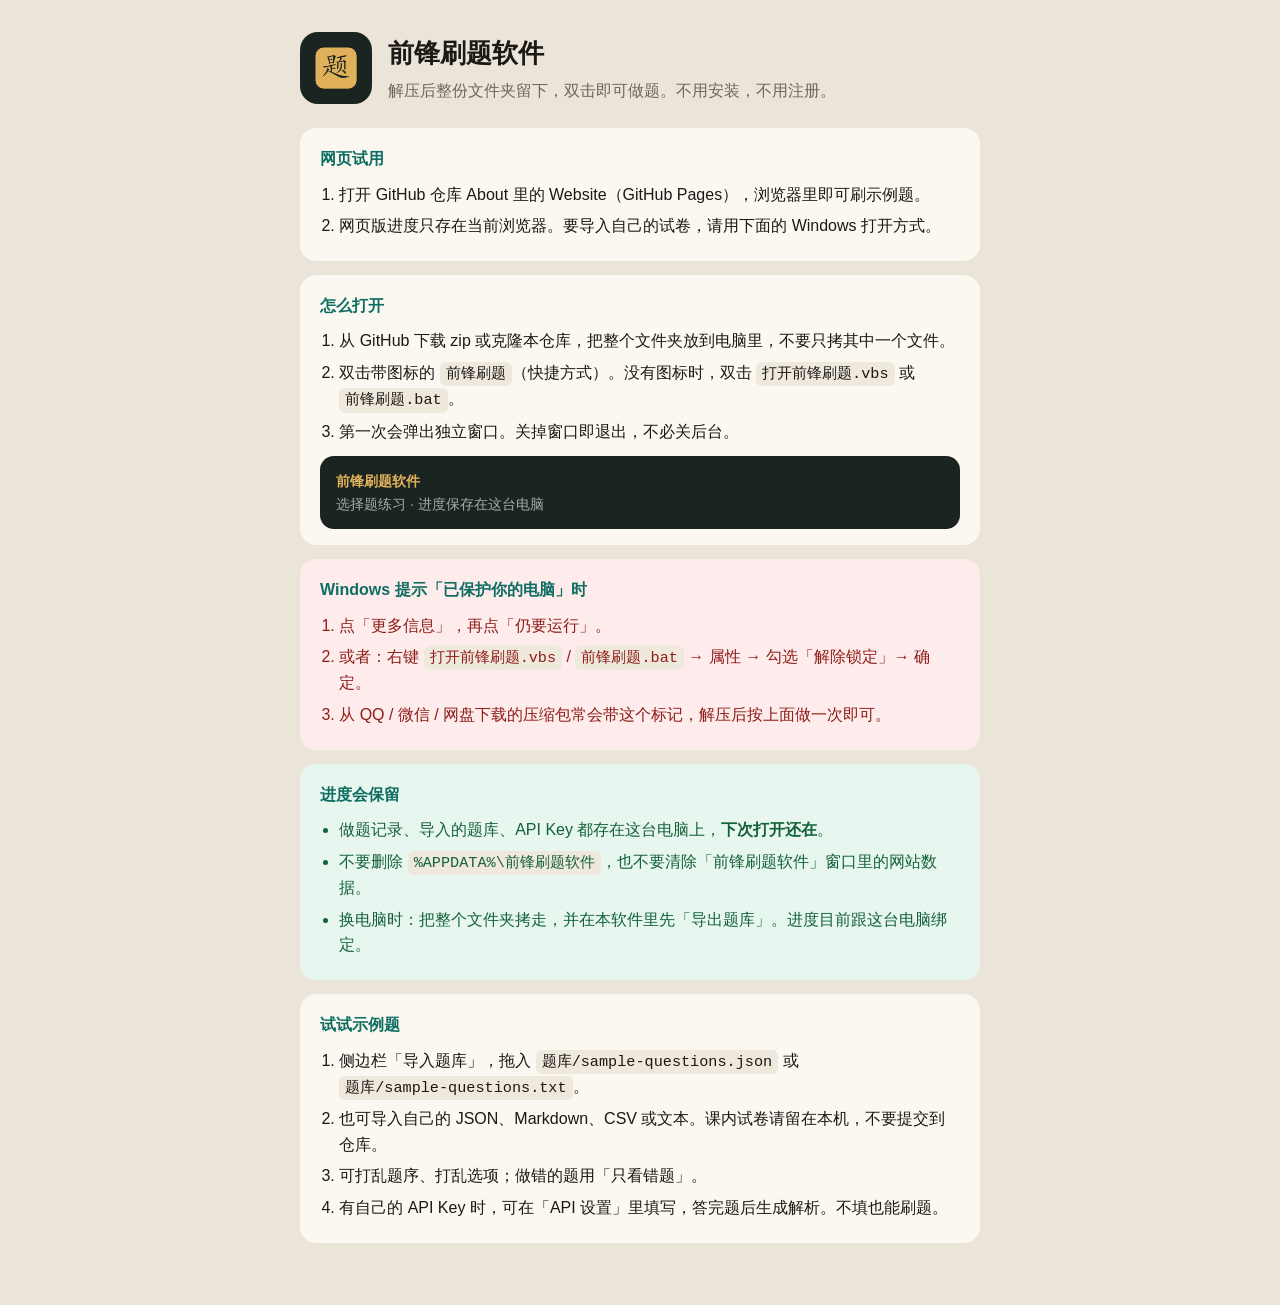
==== 怎么用.html @ 5b3e0f49 "Publish Qianfeng Shuati as a portable Windows quiz app. Ship the unzip-and-run trainer with README s" ====
<!DOCTYPE html>
<html lang="zh-CN">
<head>
  <meta charset="UTF-8" />
  <meta name="viewport" content="width=device-width, initial-scale=1" />
  <title>怎么用 · 前锋刷题软件</title>
  <link rel="icon" href="前锋刷题.ico" />
  <style>
    * { box-sizing: border-box; }
    body {
      margin: 0;
      font-family: "Segoe UI", "PingFang SC", "Microsoft YaHei", sans-serif;
      background: #ebe4d8;
      color: #1c1915;
      line-height: 1.6;
    }
    .wrap {
      max-width: 720px;
      margin: 0 auto;
      padding: 32px 20px 48px;
    }
    header {
      display: flex;
      gap: 16px;
      align-items: center;
      margin-bottom: 24px;
    }
    header img {
      width: 72px;
      height: 72px;
      border-radius: 18px;
      background: #1a2420;
    }
    h1 { margin: 0; font-size: 1.6rem; }
    header p { margin: 4px 0 0; color: #6f675c; }
    section {
      background: #fbf7f1;
      border-radius: 16px;
      padding: 18px 20px 16px;
      margin-bottom: 14px;
    }
    h2 {
      margin: 0 0 10px;
      font-size: 1rem;
      color: #0f6e62;
    }
    ol, ul { margin: 0; padding-left: 1.2em; }
    li { margin: 6px 0; }
    kbd, .file {
      display: inline-block;
      background: #efe8dc;
      border-radius: 6px;
      padding: 0 6px;
      font-family: Consolas, "Courier New", monospace;
      font-size: 0.95em;
    }
    .warn {
      background: #fdeceb;
      color: #8f1d18;
    }
    .ok {
      background: #e7f6ee;
      color: #146239;
    }
    .shot {
      margin-top: 12px;
      background: #1a2420;
      color: #f4efe6;
      border-radius: 14px;
      padding: 14px 16px;
      font-size: 14px;
    }
    .shot strong { color: #e0b15a; }
    .shot span { color: rgba(255,255,255,.62); }
  </style>
</head>
<body>
  <div class="wrap">
    <header>
      <img src="前锋刷题.ico" alt="前锋刷题软件" />
      <div>
        <h1>前锋刷题软件</h1>
        <p>解压后整份文件夹留下，双击即可做题。不用安装，不用注册。</p>
      </div>
    </header>

    <section>
      <h2>网页试用</h2>
      <ol>
        <li>打开 GitHub 仓库 About 里的 Website（GitHub Pages），浏览器里即可刷示例题。</li>
        <li>网页版进度只存在当前浏览器。要导入自己的试卷，请用下面的 Windows 打开方式。</li>
      </ol>
    </section>

    <section>
      <h2>怎么打开</h2>
      <ol>
        <li>从 GitHub 下载 zip 或克隆本仓库，把整个文件夹放到电脑里，不要只拷其中一个文件。</li>
        <li>双击带图标的 <span class="file">前锋刷题</span>（快捷方式）。没有图标时，双击 <span class="file">打开前锋刷题.vbs</span> 或 <span class="file">前锋刷题.bat</span>。</li>
        <li>第一次会弹出独立窗口。关掉窗口即退出，不必关后台。</li>
      </ol>
      <div class="shot">
        <strong>前锋刷题软件</strong><br />
        <span>选择题练习 · 进度保存在这台电脑</span>
      </div>
    </section>

    <section class="warn">
      <h2>Windows 提示「已保护你的电脑」时</h2>
      <ol>
        <li>点「更多信息」，再点「仍要运行」。</li>
        <li>或者：右键 <span class="file">打开前锋刷题.vbs</span> / <span class="file">前锋刷题.bat</span> → 属性 → 勾选「解除锁定」→ 确定。</li>
        <li>从 QQ / 微信 / 网盘下载的压缩包常会带这个标记，解压后按上面做一次即可。</li>
      </ol>
    </section>

    <section class="ok">
      <h2>进度会保留</h2>
      <ul>
        <li>做题记录、导入的题库、API Key 都存在这台电脑上，<strong>下次打开还在</strong>。</li>
        <li>不要删除 <span class="file">%APPDATA%\前锋刷题软件</span>，也不要清除「前锋刷题软件」窗口里的网站数据。</li>
        <li>换电脑时：把整个文件夹拷走，并在本软件里先「导出题库」。进度目前跟这台电脑绑定。</li>
      </ul>
    </section>

    <section>
      <h2>试试示例题</h2>
      <ol>
        <li>侧边栏「导入题库」，拖入 <span class="file">题库/sample-questions.json</span> 或 <span class="file">题库/sample-questions.txt</span>。</li>
        <li>也可导入自己的 JSON、Markdown、CSV 或文本。课内试卷请留在本机，不要提交到仓库。</li>
        <li>可打乱题序、打乱选项；做错的题用「只看错题」。</li>
        <li>有自己的 API Key 时，可在「API 设置」里填写，答完题后生成解析。不填也能刷题。</li>
      </ol>
    </section>
  </div>
</body>
</html>
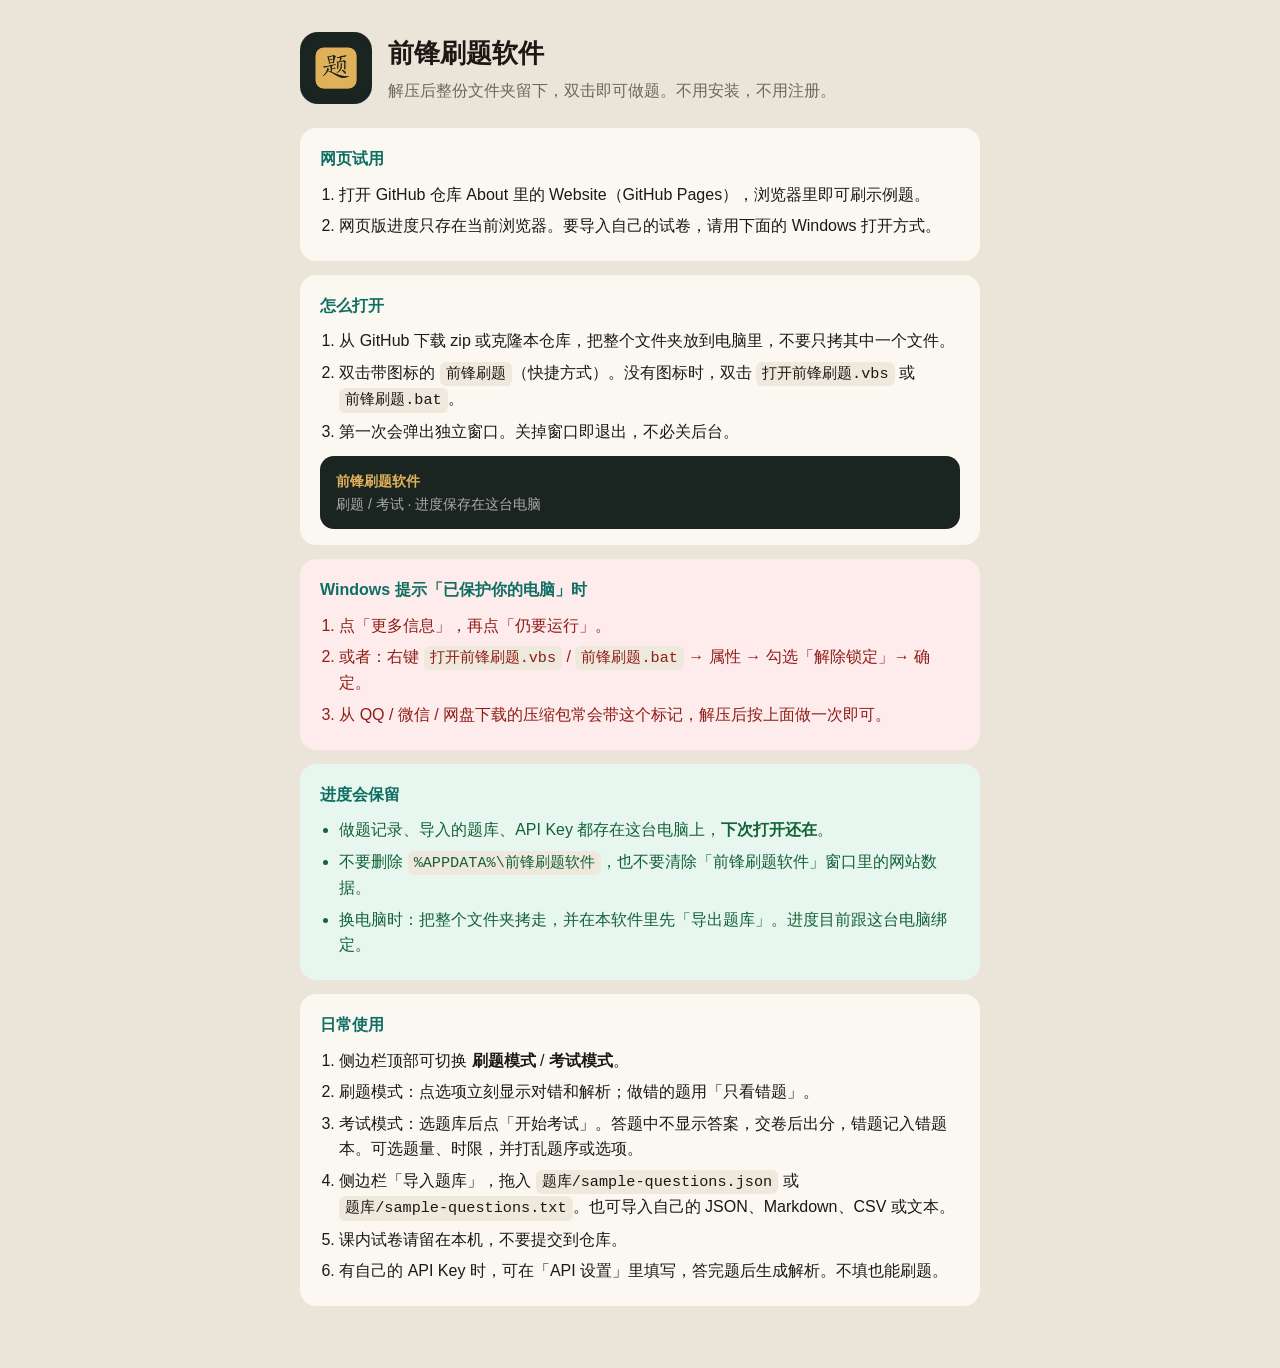
==== commit 7eafcd25: "Add practice and exam modes for the public app. Keep course banks out of the repo and document how t" ====
--- a/怎么用.html
+++ b/怎么用.html
@@ -101,7 +101,7 @@
       </ol>
       <div class="shot">
         <strong>前锋刷题软件</strong><br />
-        <span>选择题练习 · 进度保存在这台电脑</span>
+        <span>刷题 / 考试 · 进度保存在这台电脑</span>
       </div>
     </section>
 
@@ -124,11 +124,13 @@
     </section>
 
     <section>
-      <h2>试试示例题</h2>
+      <h2>日常使用</h2>
       <ol>
-        <li>侧边栏「导入题库」，拖入 <span class="file">题库/sample-questions.json</span> 或 <span class="file">题库/sample-questions.txt</span>。</li>
-        <li>也可导入自己的 JSON、Markdown、CSV 或文本。课内试卷请留在本机，不要提交到仓库。</li>
-        <li>可打乱题序、打乱选项；做错的题用「只看错题」。</li>
+        <li>侧边栏顶部可切换 <strong>刷题模式</strong> / <strong>考试模式</strong>。</li>
+        <li>刷题模式：点选项立刻显示对错和解析；做错的题用「只看错题」。</li>
+        <li>考试模式：选题库后点「开始考试」。答题中不显示答案，交卷后出分，错题记入错题本。可选题量、时限，并打乱题序或选项。</li>
+        <li>侧边栏「导入题库」，拖入 <span class="file">题库/sample-questions.json</span> 或 <span class="file">题库/sample-questions.txt</span>。也可导入自己的 JSON、Markdown、CSV 或文本。</li>
+        <li>课内试卷请留在本机，不要提交到仓库。</li>
         <li>有自己的 API Key 时，可在「API 设置」里填写，答完题后生成解析。不填也能刷题。</li>
       </ol>
     </section>
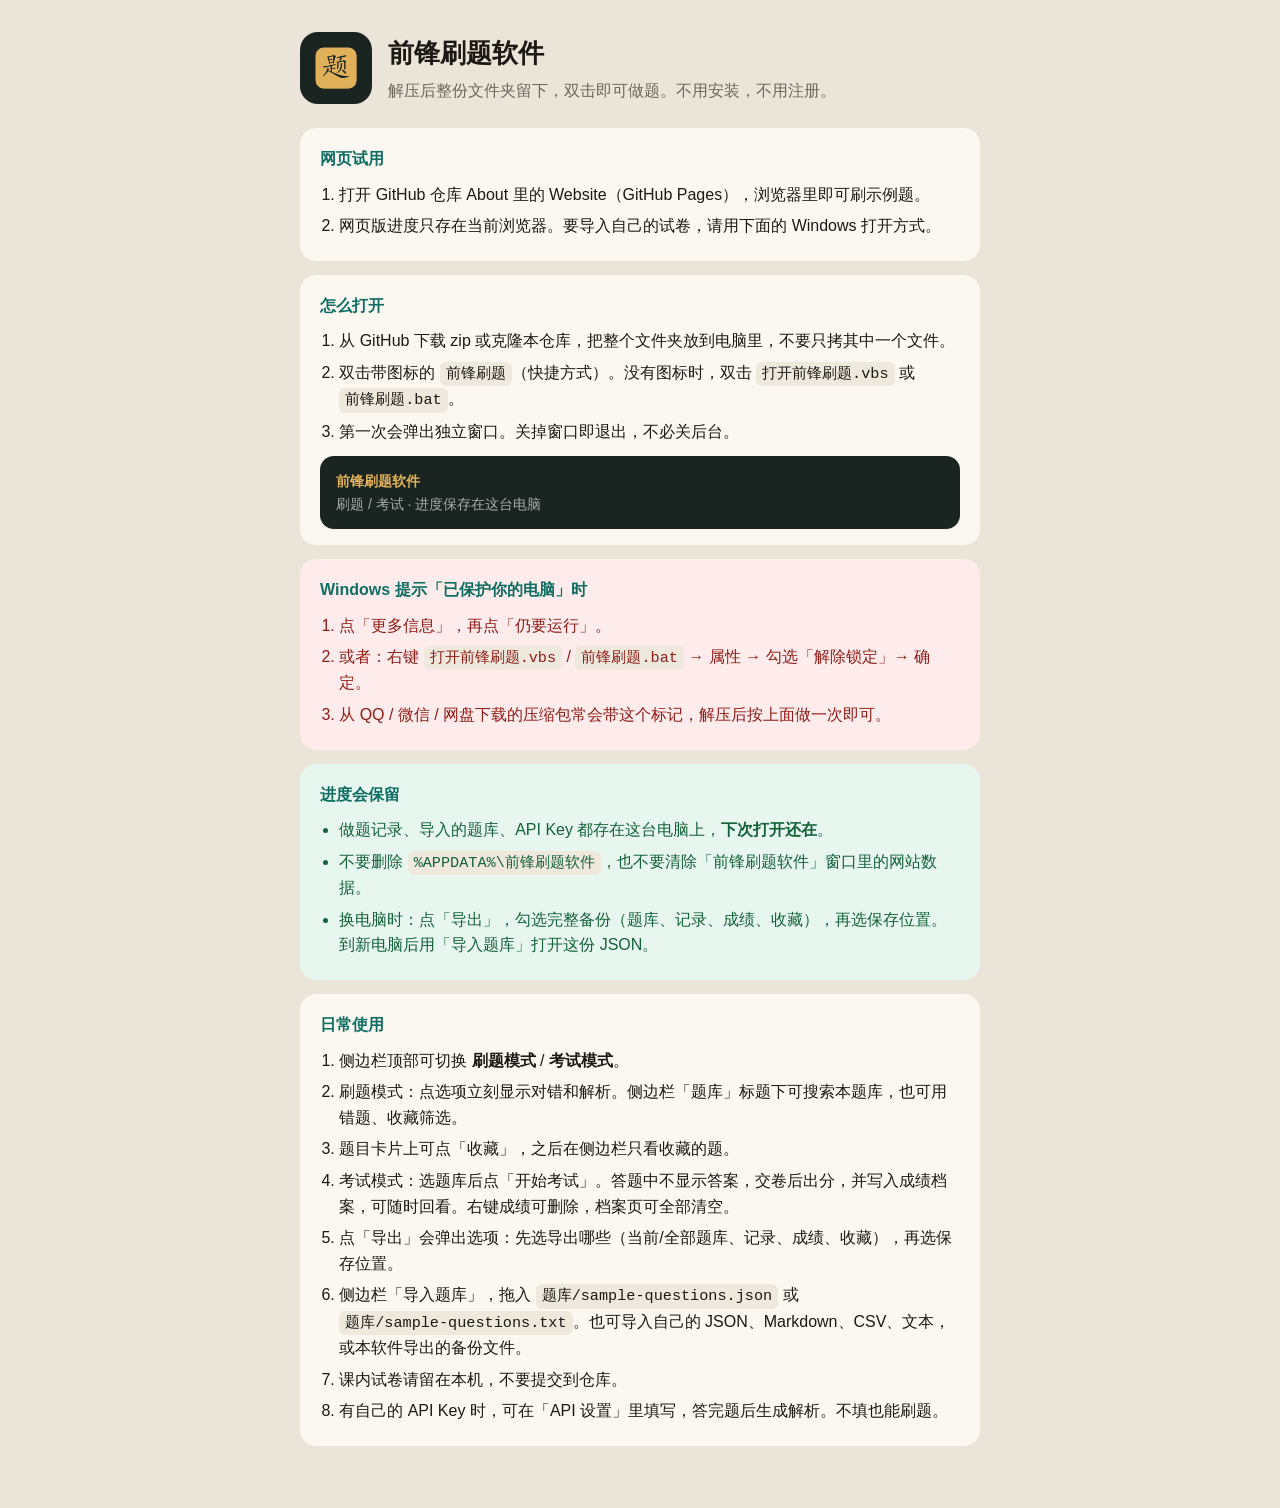
==== commit 4ca00be6: "Add score archive, backup export, search, and favorites. Record exams, let users export selected dat" ====
--- a/怎么用.html
+++ b/怎么用.html
@@ -119,7 +119,7 @@
       <ul>
         <li>做题记录、导入的题库、API Key 都存在这台电脑上，<strong>下次打开还在</strong>。</li>
         <li>不要删除 <span class="file">%APPDATA%\前锋刷题软件</span>，也不要清除「前锋刷题软件」窗口里的网站数据。</li>
-        <li>换电脑时：把整个文件夹拷走，并在本软件里先「导出题库」。进度目前跟这台电脑绑定。</li>
+        <li>换电脑时：点「导出」，勾选完整备份（题库、记录、成绩、收藏），再选保存位置。到新电脑后用「导入题库」打开这份 JSON。</li>
       </ul>
     </section>
 
@@ -127,9 +127,11 @@
       <h2>日常使用</h2>
       <ol>
         <li>侧边栏顶部可切换 <strong>刷题模式</strong> / <strong>考试模式</strong>。</li>
-        <li>刷题模式：点选项立刻显示对错和解析；做错的题用「只看错题」。</li>
-        <li>考试模式：选题库后点「开始考试」。答题中不显示答案，交卷后出分，错题记入错题本。可选题量、时限，并打乱题序或选项。</li>
-        <li>侧边栏「导入题库」，拖入 <span class="file">题库/sample-questions.json</span> 或 <span class="file">题库/sample-questions.txt</span>。也可导入自己的 JSON、Markdown、CSV 或文本。</li>
+        <li>刷题模式：点选项立刻显示对错和解析。侧边栏「题库」标题下可搜索本题库，也可用错题、收藏筛选。</li>
+        <li>题目卡片上可点「收藏」，之后在侧边栏只看收藏的题。</li>
+        <li>考试模式：选题库后点「开始考试」。答题中不显示答案，交卷后出分，并写入成绩档案，可随时回看。右键成绩可删除，档案页可全部清空。</li>
+        <li>点「导出」会弹出选项：先选导出哪些（当前/全部题库、记录、成绩、收藏），再选保存位置。</li>
+        <li>侧边栏「导入题库」，拖入 <span class="file">题库/sample-questions.json</span> 或 <span class="file">题库/sample-questions.txt</span>。也可导入自己的 JSON、Markdown、CSV、文本，或本软件导出的备份文件。</li>
         <li>课内试卷请留在本机，不要提交到仓库。</li>
         <li>有自己的 API Key 时，可在「API 设置」里填写，答完题后生成解析。不填也能刷题。</li>
       </ol>
